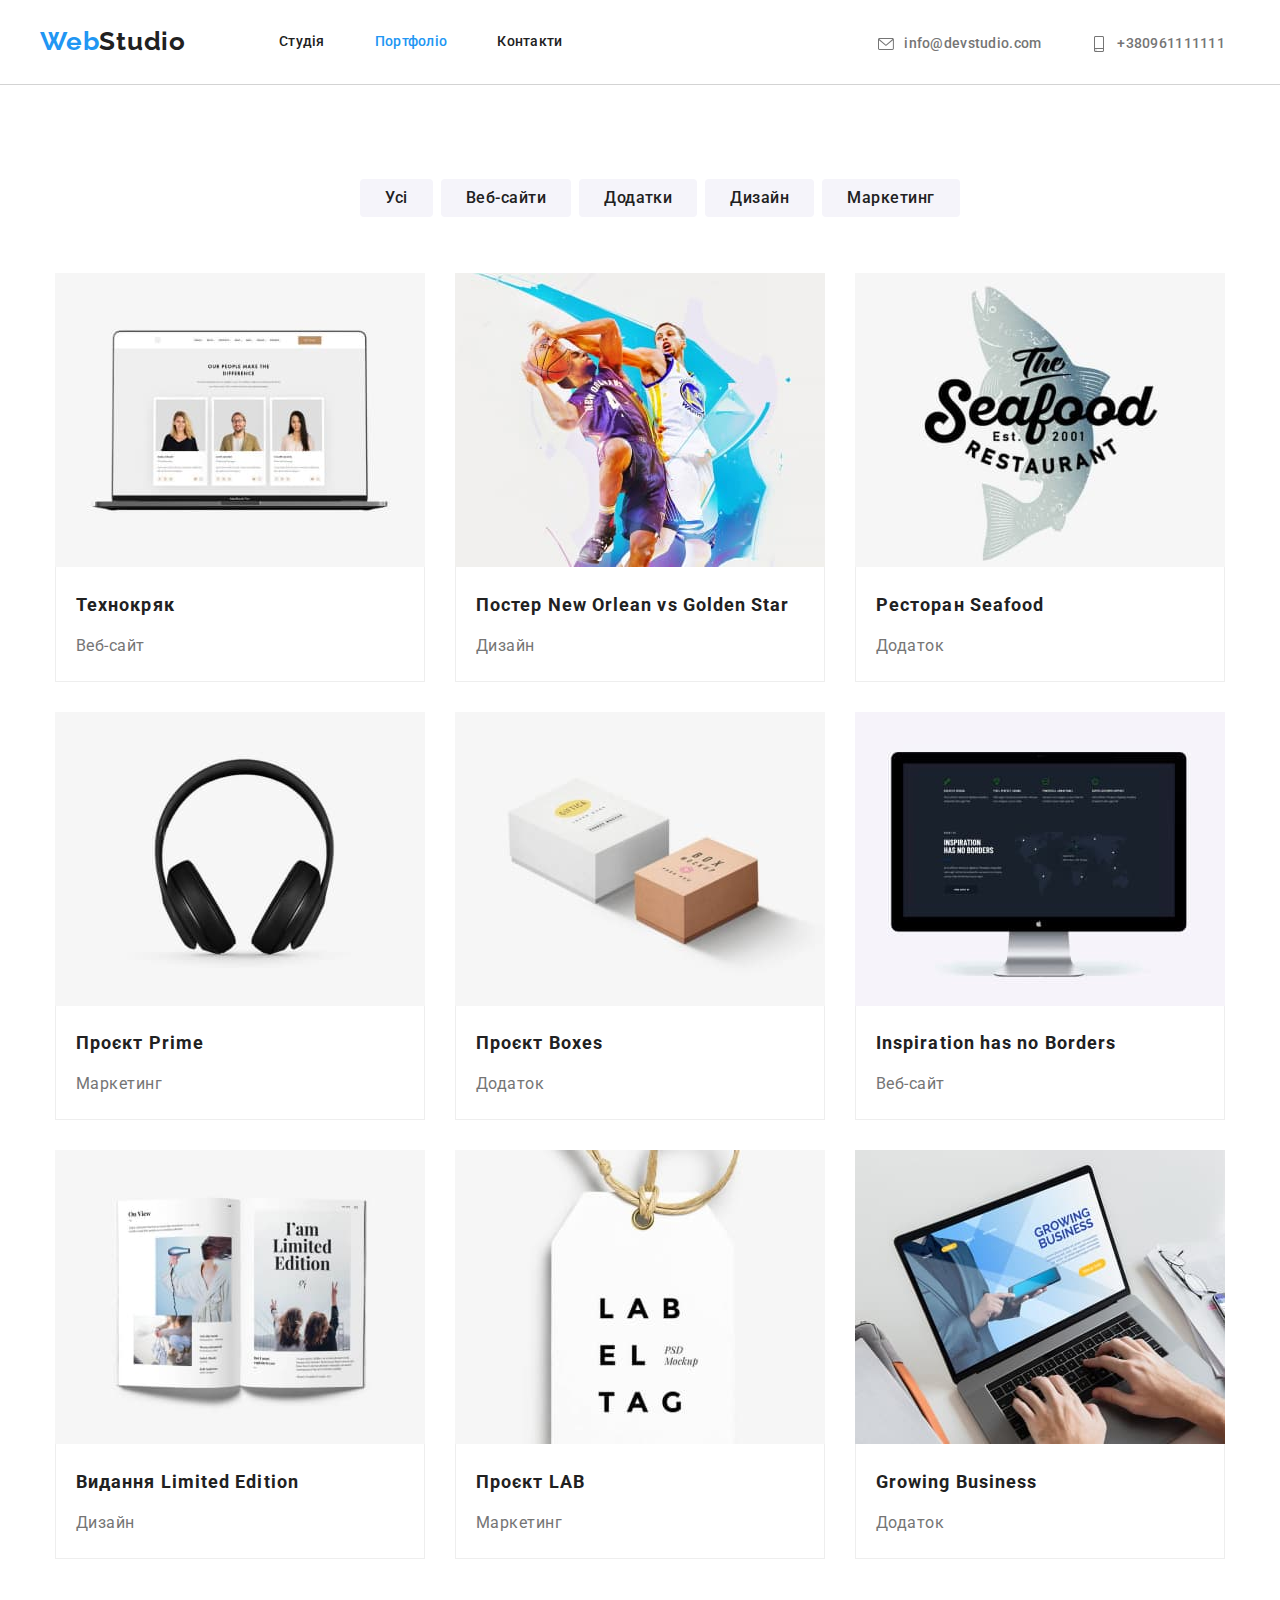
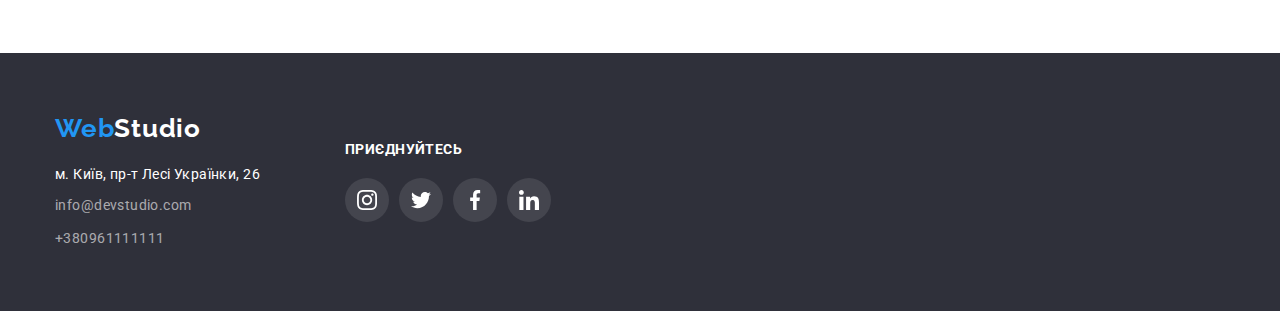
==== portfolio.html @ e8959262 "1" ====
<!DOCTYPE html>
<html lang="uk">
  <head>
    <meta charset="UTF-8" />
    <meta http-equiv="X-UA-Compatible" content="IE=edge" />
    <meta name="viewport" content="width=device-width, initial-scale=1.0" />
    <title>Document</title>
    <link
      href="https://fonts.googleapis.com/css2?family=Raleway:wght@700&family=Roboto:wght@400;500;700;900&display=swap"
      rel="stylesheet"
    />
    <link
      rel="stylesheet"
      href="https://cdnjs.cloudflare.com/ajax/libs/modern-normalize/1.1.0/modern-normalize.min.css"
    />
    <link rel="stylesheet" href="./css/styles.css" />
  </head>
  <body class="">
    <header class="header-container">
      <div class="container header-links">
        <nav class="header-group">
          <a href="./index.html" class="text-decoration logo logo-font logo-margin"
            ><span class="logo logo-font">Web</span>Studio</a
          >
          <ul class="list header-links">
            <li><a href="./index.html" class="text-decoration">Студія</a></li>
            <li><a href="./portfolio.html" class="current-page">Портфоліо</a></li>
            <li><a href="" class="text-decoration">Контакти</a></li>
          </ul>
          <ul class="list rightside-links">
            <li>
              <a href="mailto:info@devstudio.com" class="header-contacts"
                ><svg class="header-icon" height="16" width="16">
                  <use href="./svg/symbol-defs.svg#icon-envelope"></use></svg
                >info@devstudio.com</a
              >
            </li>
            <li>
              <a href="tel:+380961111111" class="header-contacts">
                <svg class="header-icon" height="16" width="16">
                  <use href="./svg/symbol-defs.svg#icon-smartphone"></use></svg
                >+380961111111</a
              >
            </li>
          </ul>
        </nav>
      </div>
    </header>
    <main>
      <section class="section container">
        <h1 class="visually-hidden">Страница Портфолио</h1>
        <ul class="project-filter-container">
          <li><button type="button" class="project-filter filter-button-font">Усі</button></li>
          <li>
            <button type="button" class="project-filter filter-button-font">Веб-сайти</button>
          </li>
          <li>
            <button type="button" class="project-filter filter-button-font">Додатки</button>
          </li>
          <li><button type="button" class="project-filter filter-button-font">Дизайн</button></li>
          <li>
            <button type="button" class="project-filter filter-button-font">Маркетинг</button>
          </li>
        </ul>
        <ul class="list filter-content">
          <li class="">
            <a href="" class="filter-focus list">
              <img
                src="./img/portfolio_img/img.jpg"
                width="370"
                alt="превью сайта с тремя карточками участников проекта"
              />
              <div class="filter-card">
                <h2 class="project-name title">Технокряк</h2>
                <p class="project-category">Веб-сайт</p>
              </div>
            </a>
          </li>
          <li class="">
            <a href="" class="filter-focus list">
              <img
                src="./img/portfolio_img/img-(1).jpg"
                width="370"
                alt="баскетбольный постер, два игрока и мяч"
              />
              <div class="filter-card">
                <h2 class="title project-name">Постер New Orlean vs Golden Star</h2>
                <p class="project-category">Дизайн</p>
              </div>
            </a>
          </li>
          <li class="">
            <a href="" class="filter-focus list">
              <img
                src="./img/portfolio_img/img-(2).jpg"
                width="370"
                alt="рекламный баннер ресторана с изображенеим его названия и рыбы на заднем фоне"
              />
              <div class="filter-card">
                <h2 class="title project-name">Ресторан Seafood</h2>
                <p class="project-category">Додаток</p>
              </div>
            </a>
          </li>
          <li class="">
            <a href="" class="filter-focus list">
              <img
                src="./img/portfolio_img/img-(3).jpg"
                width="370"
                alt="накладные полноразмерные наушники"
              />
              <div class="filter-card">
                <h2 class="title project-name">Проєкт Prime</h2>
                <p class="project-category">Маркетинг</p>
              </div>
            </a>
          </li>
          <li class="">
            <a href="" class="filter-focus list">
              <img
                src="./img/portfolio_img/img-(4).jpg"
                width="370"
                alt="две коробки с подписями"
              />
              <div class="filter-card">
                <h2 class="title project-name">Проєкт Boxes</h2>
                <p class="project-category">Додаток</p>
              </div>
            </a>
          </li>
          <li class="">
            <a href="" class="filter-focus list">
              <img
                src="./img/portfolio_img/img-(5).jpg"
                width="370"
                alt="пользовательский интерфейс сайта на мониторе"
              />
              <div class="filter-card">
                <h2 class="title project-name">Inspiration has no Borders</h2>
                <p class="project-category">Веб-сайт</p>
              </div>
            </a>
          </li>
          <li class="">
            <a href="" class="filter-focus list">
              <img
                src="./img/portfolio_img/img-(6).jpg"
                width="370"
                alt="книга с иллюстрациями и подписями к ним"
              />
              <div class="filter-card">
                <h2 class="title project-name">Видання Limited Edition</h2>
                <p class="project-category">Дизайн</p>
              </div>
            </a>
          </li>
          <li>
            <a href="" class="filter-focus list">
              <img
                src="./img/portfolio_img/img-(7).jpg"
                width="370"
                alt="ярлык на верёвочке с логотипом проекта"
              />
              <div class="filter-card">
                <h2 class="title project-name">Проєкт LAB</h2>
                <p class="project-category">Маркетинг</p>
              </div>
            </a>
          </li>
          <li class="">
            <a href="" class="filter-focus list">
              <img
                src="./img/portfolio_img/img-(8).jpg"
                width="370"
                alt="человек просматривающий домашнюю страницу проекта"
              />
              <div class="filter-card">
                <h2 class="title project-name">Growing Business</h2>
                <p class="project-category">Додаток</p>
              </div>
            </a>
          </li>
        </ul>
      </section>
    </main>
    <footer class="footer">
      <div class="container footer-container">
        <div>
          <a href="./index.html" class="text-decoration logo-font logo-footer"
            ><span class="logo logo-font">Web</span>Studio</a
          >
          <address class="adress-font">
            <ul class="list footer-contacts">
              <li><a href="" class="adress list">м. Київ, пр-т Лесі Українки, 26</a></li>
              <li>
                <a href="mailto:info@devstudio.com" class="adress-info list">info@devstudio.com</a>
              </li>
              <li><a href="tel:+380961111111 " class="adress-info list">+380961111111</a></li>
            </ul>
          </address>
        </div>
        <div>
          <p class="footer-title">приєднуйтесь</p>
          <ul class="socials list background-links">
            <li class="socials-link-background">
              <a
                class="socials-link link"
                href="https://instagram.com"
                target="_blank"
                rel="nofollow noopener noreferrer"
                aria-label="Instagram"
              >
                <svg class="socials-icon-footer" width="20" height="20">
                  <use href="./svg/symbol-defs.svg#icon-instagram"></use>
                </svg>
              </a>
            </li>
            <li class="socials-link-background">
              <a
                class="socials-link link"
                href="https://twitter.com"
                aria-label="Twitter"
                target="_blank"
                rel="nofollow noopener noreferrer"
              >
                <svg class="socials-icon-footer" width="20" height="20">
                  <use href="./svg/symbol-defs.svg#icon-twitter"></use>
                </svg>
              </a>
            </li>
            <li class="socials-link-background">
              <a
                class="socials-link link"
                href="https://facebook.com"
                aria-label="Facebook"
                target="_blank"
                rel="nofollow noopener noreferrer"
              >
                <svg class="socials-icon-footer" width="20" height="20">
                  <use href="./svg/symbol-defs.svg#icon-facebook"></use>
                </svg>
              </a>
            </li>
            <li class="socials-link-background">
              <a
                class="socials-link link"
                href="https://linkedin.com"
                aria-label="LinkedIn"
                target="_blank"
                rel="nofollow noopener noreferrer"
              >
                <svg class="socials-icon-footer" width="20" height="20">
                  <use href="./svg/symbol-defs.svg#icon-linkedin"></use>
                </svg>
              </a>
            </li>
          </ul>
        </div>
      </div>
    </footer>
  </body>
</html>
---- css/styles.css ----
/* основной текст #757575; */
/* вторичный текст #212121; */
/* акцент #2196F3; */
/* белый текст шрифта #ffffff */
:root {
  --primary-text-color: #757575;
  --title-text-color: #212121;
  --accent-text-color: #2196f3;
  --white-text-color: #ffffff;
  --background-color: #2f303a;
  --footer-adress-text-color-alfa: rgba(255, 255, 255, 0.6);
  --filter-backfround-color: #f5f4fa;
  --project-filter-focus: 0px 3px 1px rgba(0, 0, 0, 0.1), 0px 1px 2px rgba(0, 0, 0, 0.08),
    0px 2px 2px rgba(0, 0, 0, 0.12);
}

html {
  box-sizing: border-box;
}

*,
*::before,
*::after {
  box-sizing: inherit;
}

body {
  font-family: roboto, sans-serif;
  color: var(--primary-text-color);
  line-height: 1.2;
  letter-spacing: 0.03em;
  font-size: 14px;
}

h1,
h2,
h3,
h4,
h5,
h6,
p,
ul {
  margin-top: 0;
  margin-bottom: 0;
}

.container {
  width: 1200px;
  padding-left: 15px;
  padding-right: 15px;
  margin: 0 auto;
}

.section {
  padding-top: 94px;
  padding-bottom: 94px;
}

.logo {
  font-family: 'Raleway', sans-serif;
  font-style: normal;
  font-weight: 700;
  font-size: 26px;
  line-height: 1.2;
  letter-spacing: 0.03em;
  color: var(--accent-text-color);
  list-style-type: none;
}

.logo-font {
  font-family: Raleway, sans-serif;
  font-style: normal;
  font-weight: 700;
  font-size: 26px;
  line-height: 1.2;
  letter-spacing: 0.03em;
  padding-top: 24px;
  padding-bottom: 25px;
}

.header-container {
  display: flex;
  border-bottom: 1px solid lightgrey;
}

.header-links {
  color: var(--primary-text-color);
  list-style-type: none;
  font-weight: 500;
  font-size: 14px;
  line-height: 1.14;
  letter-spacing: 0.02em;
  display: flex;
  padding-left: 0;
}

.header-links > li:not(:last-of-type) {
  margin-right: 50px;
}


.header-group {
  display: flex;
  flex-wrap: nowrap;
  justify-content: left;
  width: 100%;
  align-items: center;
}

.header-contacts {
  display: inline-block;
  color: var(--primary-text-color);
  margin-top: 32px;
  margin-bottom: 32px;
  list-style-type: none;
  font-weight: 500;
  font-size: 14px;
  line-height: 1.14;
  letter-spacing: 0.02em;
  text-decoration: none;
}

.logo-margin {
  margin-right: 93px;
}

.rightside-links {
  display: flex;
  justify-content: flex-end;
  flex-wrap: nowrap;
  margin-left: auto;
  padding-left: 0;
}

.rightside-links > li:not(:last-of-type) {
  margin-right: 50px;
}
.header-links a:hover,
.header-links a:focus {
  color: var(--accent-text-color);
  
}
.rightside-links a:hover .header-icon ,
.rightside-links a:focus .header-icon{
  fill: #2196f3;
}


.clients-icon {
  fill: #afb1b8;
}
.clients-link :hover,
.clients-link :focus {
  fill: var(var--accent-text-color);
}

.current-page {
  color: var(--accent-text-color);
  text-decoration: none;
  list-style-type: none;
}
.title {
  color: var(--title-text-color);
}

.hero {
  background-image: linear-gradient(rgba(47, 48, 58, 0.4), rgba(47, 48, 58, 0.4)),
    url(../img/background_img/Img.jpg);
  background-repeat: no-repeat;
  background-position: center;
  background-size: cover;
  text-align: center;
  margin-top: 0px;
  margin-left: auto;
  margin-right: auto;
  padding-top: 200px;
  padding-bottom: 200px;
  max-width: 1600px;
}

.hero-text {
  color: var(--white-text-color);
  letter-spacing: 0.06em;
  text-transform: uppercase;
  font-weight: 900;
  font-size: 44px;
  line-height: 1.36;
  width: 696px;
  margin-left: auto;
  margin-right: auto;
  margin-bottom: 40px;
}



.main-link {
  color: var(--white-text-color);
  background-color: var(--accent-text-color);
  box-shadow: 0px 4px 4px rgba(0, 0, 0, 0.15);
  border-radius: 4px;
  width: 216px;
  height: 50px;
  border: none;
}

.button-font {
  font-weight: 700;
  font-size: 16px;
  line-height: 1.87;
  letter-spacing: 0.06em;
}

.project-name {
  font-weight: 700;
  font-size: 18px;
  line-height: 2;
  letter-spacing: 0.06em;
  margin-bottom: 4px;
}

.filter-card {
  margin-top: -4px;
  padding: 20px;
  background: #ffffff;
  border: 1px solid #eeeeee;
  border-top: none;
  box-sizing: border-box;
}

.project-category {
  font-size: 16px;
  line-height: 30px;
  letter-spacing: 0.03em;
  padding-top: 4px;
  color: var(--primary-text-color);
}

.benefits-section {
  display: flex;
  flex-direction: row;
  justify-content: center;
  row-gap: 30px;
  width: 1200px;
  padding-left: 15px;
  padding-right: 15px;
  margin-left: 85px;
  margin-right: 85px;
  margin: 0 auto;
}

.benefits {
  text-transform: uppercase;
  font-size: 14px;
  line-height: 1.2;
  text-transform: uppercase;
  padding-bottom: 10px;
}

.benefits-descr {
  line-height: 1.71;
  letter-spacing: 0.03em;
}

.section-article {
  font-size: 36px;
  line-height: 1.2;
  text-align: center;
  margin-bottom: 50px;
}

.list-content {
  display: flex;
  justify-content: center;
  justify-content: space-between;
  padding-left: 0;
}

.portfolio-list-content {
  display: flex;
  justify-content: space-between;

  flex-wrap: wrap;
  gap: 30px;
}

.team-card {
  padding-left: 32px;
  padding-right: 32px;
  padding-bottom: 30px;
  padding-top: 30px;
  display: flex;
  flex-wrap: nowrap;
  flex-direction: column;
  justify-content: space-around;
  text-align: center;
  background: #ffffff;
  box-shadow: 0px 1px 3px rgba(0, 0, 0, 0.12), 0px 1px 1px rgba(0, 0, 0, 0.14),
    0px 2px 1px rgba(0, 0, 0, 0.2);
  border-radius: 0px 0px 4px 4px;
  width: 270px;
  left: 1115px;
  top: 1632px;
}

.team {
  font-weight: 500;
  font-size: 16px;
  line-height: 1.18;
}

.team-spec {
  font-size: 16px;
  line-height: 1.18;
  letter-spacing: 0.03em;
  margin-top: 10px;
  margin-bottom: 28px;
} 
.team-section-background {
  display: flex;
  justify-content: center;
  background-color: #F5F4FA;
  margin: 0;
  width: 100%;
}
.team-section-container {
  width: 1200px;

}
.adress {
  color: var(--white-text-color);
}

.project-filter {
  color: var(--title-text-color);
  background-color: var(--filter-backfround-color);
  border: none;
  font-family: inherit;
  font-weight: 500;
  font-size: 16px;
  line-height: 1.62;
  text-align: center;
  letter-spacing: 0.03em;
  cursor: pointer;
  background: #f5f4fa;
  border-radius: 4px;
  padding: 6px 25px;
}

.project-filter:hover,
.project-filter:focus {
  color: var(--white-text-color);
  background-color: var(--accent-text-color);
  box-shadow: var(--project-filter-focus);
  background: #2196f3;
  box-shadow: 0px 3px 1px rgba(0, 0, 0, 0.1), 0px 1px 2px rgba(0, 0, 0, 0.08),
    0px 2px 2px rgba(0, 0, 0, 0.12);
  border-radius: 4px;
  outline: none;
}

.project-filter-container {
  list-style-type: none;
  list-style-type: none;
  display: flex;
  justify-content: center;
  gap: 8px;
  margin-bottom: 56px;
}

.list {
  text-decoration: none;
  list-style-type: none;
}

.filter-content {
  display: flex;
  flex-wrap: wrap;
  gap: 30px;
  padding-left: 0;
  width: 100%;
 
}
.filter-content>li:hover {
  box-shadow: 0px 1px 1px rgba(0, 0, 0, 0.12), 0px 4px 4px rgba(0, 0, 0, 0.06),
    1px 4px 6px rgba(0, 0, 0, 0.16);
}
.text-decoration {
  text-decoration: none;
  color: var(--title-text-color);
}

.main-container {
  margin-bottom: 0;
}

.footer {
  background-color: var(--background-color);
  padding-top: 60px;
  padding-bottom: 60px;
}

.footer .logo-footer {
  padding-top: 0;
  padding-bottom: 0;
  margin-bottom: 20px;
  color: var(--white-text-color);
  display: block;
}

.footer-contacts {
  padding-left: 0;
  margin-right: 15px;
}

.footer-contacts > li {
  line-height: 21px;
}

.footer-contacts > li:not(:last-of-type) {
  margin-bottom: 9px;
}
.footer-title {
  margin-bottom: 20px;
  line-height: 1.14;
  text-transform: uppercase;
  font-weight: 700;
  font-size: 14px;
  letter-spacing: 0.03em;
  color: var(--white-text-color);
  width: 100%;
  height: 100%;
}
.footer-container {
  display: flex;
  align-items: center;
}
.footer-container > div:not(:last-of-type) {
  margin-right: 70px;
}
.adress-font {
  font-style: normal;
}

.adress-info {
  color: var(--footer-adress-text-color-alfa);
  font-weight: 400;
  font-size: 14px;
  line-height: 1.71;
  letter-spacing: 0.03em;
}

.adress-info:hover,
.adress-info:focus {
  color: var(--accent-text-color);
}

.visually-hidden {
  position: absolute;
  width: 1px;
  height: 1px;
  margin: -1px;
  border: none;
  margin: 0;
  white-space: nowrap;
  clip-path: inset(100%);
  clip: rect(0 0 0 0);
  overflow: hidden;
  padding-top: 0;
}

.padding-reset {
  padding-bottom: 0;
  padding-top: 0;
}

.header-icon {
  position: relative;
  top: 4px;
  margin-right: 10px;
  fill: #757575;
}

.benefits-icon {
  width: 70px;
  height: 70px;
}
.icon-container {
    width: 270px;
      height: 120px;
  display: flex;
  align-items: center;
  justify-content: center;
  background-color: #f5f4fa;
  border-radius: 4px;
  margin-bottom: 30px;
}
.gap-30 > li:not(:last-of-type) {
  margin-right: 30px;
}

.footer-socials-icon {
  width: 100%;
  height: 100%;
  display: flex;
  align-items: center;
  justify-content: center;
}
.socials {
  padding: 0;
  display: flex;
  flex-wrap: nowrap;
  align-items: center;
  justify-content: space-between;
}
.socials > li > a {
  display: flex;
  align-items: center;
  justify-content: center;
  width: 44px;
  height: 44px;
  border-radius: 100%;
  background-color: #fff;
}
.socials > li > a > svg {
  fill: #afb1b8;
}

.socials > li > a:hover,
.socials > li > a:focus {
  background-color: var(--accent-text-color);
  outline: none;
}

.socials > li > a:hover > svg,
.socials > li > a:focus > svg {
  fill: var(--white-text-color);
}

.socials-icon-footer {
  stroke: ffffff;
  fill: #ffffff;
}
.clients-container {
  padding-top: 50px;
  padding-bottom: 94px
}

.clients-section {
  padding-left: 0;
  display: flex;
  align-items: center;
  justify-content: center;
  flex-wrap: nowrap;
  gap: 30px;
  
}
.clients-section > li > a {
    width: 170px;
    height: 92px;
      display: flex;
      align-items: center;
      justify-content: center;
    box-sizing: border-box;
  border: 1px solid #afb1b8;
  border-radius: 4px;
}
.clients-section > li > a:hover,
.clients-section > li > a:focus {
  border-color: var(--accent-text-color);
  outline: none;
}
.clients-section > li > a:hover > svg,
.clients-section > li > a:focus > svg {
  fill: var(--accent-text-color);
}

.background-links {
  padding-left: 0;
  padding-right: 0;
}
.background-links > li:not(:last-of-type) {
  margin-right: 10px;
}
.background-links > li > a {
  background-color: rgba(255, 255, 255, 0.1);
}
.background-links > li > a > svg {
  fill: var(--white-text-color);
}
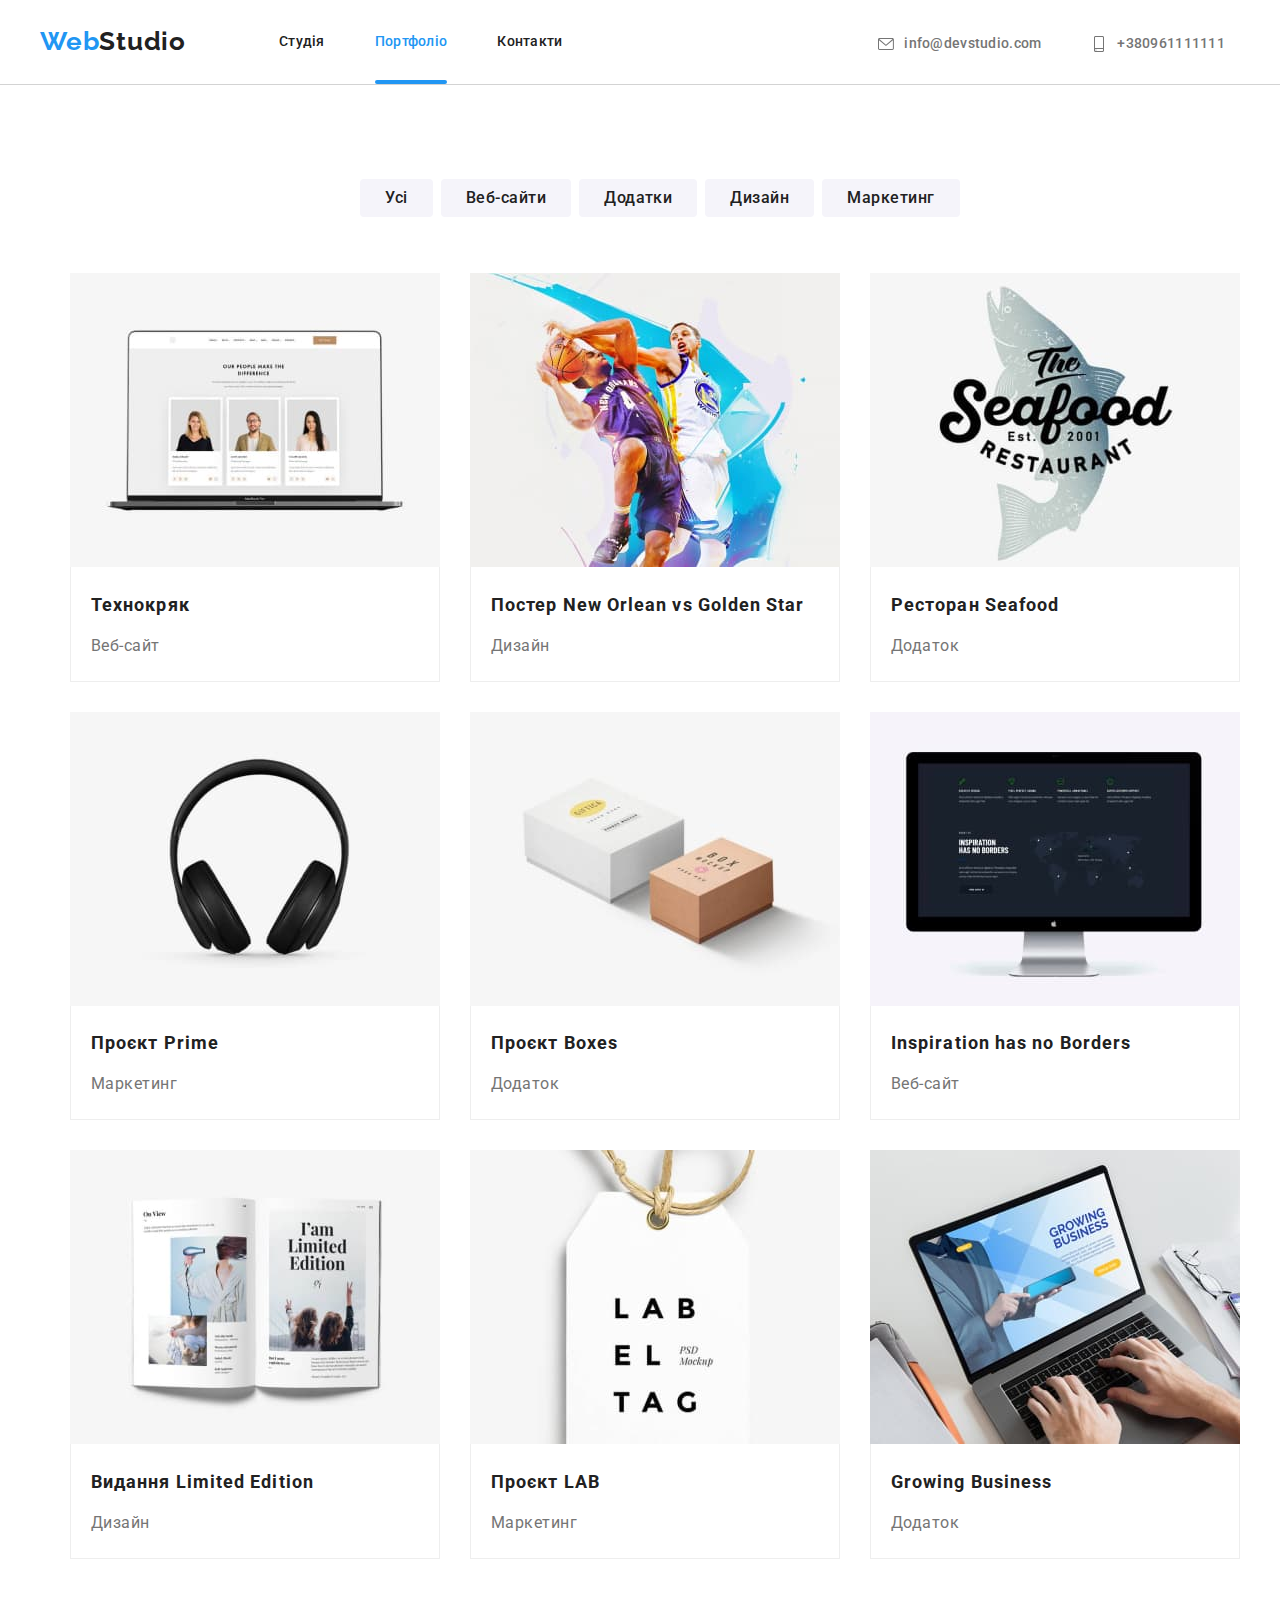
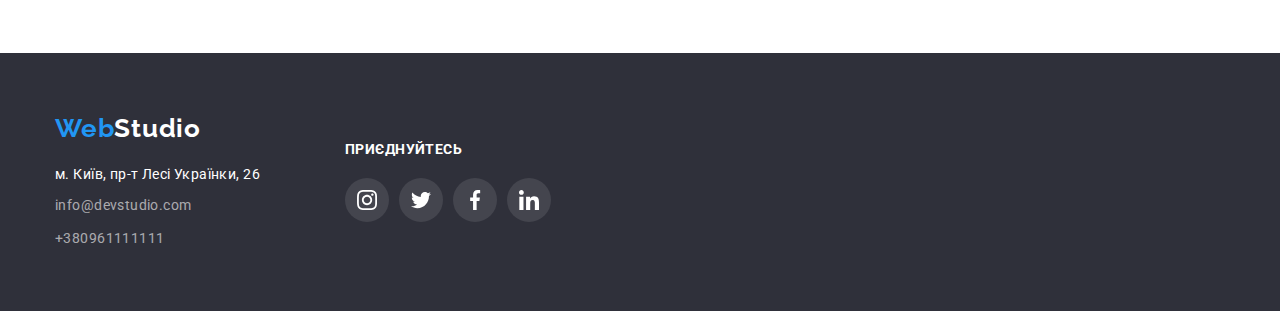
==== commit 503db4df: "project-filter cards fixed hover and focus" ====
--- a/portfolio.html
+++ b/portfolio.html
@@ -62,125 +62,129 @@
             <button type="button" class="project-filter filter-button-font">Маркетинг</button>
           </li>
         </ul>
-        <ul class="list filter-content">
-          <li class="">
-            <a href="" class="filter-focus list">
-              <img
-                src="./img/portfolio_img/img.jpg"
-                width="370"
-                alt="превью сайта с тремя карточками участников проекта"
-              />
-              <div class="filter-card">
-                <h2 class="project-name title">Технокряк</h2>
-                <p class="project-category">Веб-сайт</p>
-              </div>
-            </a>
-          </li>
-          <li class="">
-            <a href="" class="filter-focus list">
-              <img
-                src="./img/portfolio_img/img-(1).jpg"
-                width="370"
-                alt="баскетбольный постер, два игрока и мяч"
-              />
-              <div class="filter-card">
-                <h2 class="title project-name">Постер New Orlean vs Golden Star</h2>
-                <p class="project-category">Дизайн</p>
-              </div>
-            </a>
-          </li>
-          <li class="">
-            <a href="" class="filter-focus list">
-              <img
-                src="./img/portfolio_img/img-(2).jpg"
-                width="370"
-                alt="рекламный баннер ресторана с изображенеим его названия и рыбы на заднем фоне"
-              />
-              <div class="filter-card">
-                <h2 class="title project-name">Ресторан Seafood</h2>
-                <p class="project-category">Додаток</p>
-              </div>
-            </a>
-          </li>
-          <li class="">
-            <a href="" class="filter-focus list">
-              <img
-                src="./img/portfolio_img/img-(3).jpg"
-                width="370"
-                alt="накладные полноразмерные наушники"
-              />
-              <div class="filter-card">
-                <h2 class="title project-name">Проєкт Prime</h2>
-                <p class="project-category">Маркетинг</p>
-              </div>
-            </a>
-          </li>
-          <li class="">
-            <a href="" class="filter-focus list">
-              <img
-                src="./img/portfolio_img/img-(4).jpg"
-                width="370"
-                alt="две коробки с подписями"
-              />
-              <div class="filter-card">
-                <h2 class="title project-name">Проєкт Boxes</h2>
-                <p class="project-category">Додаток</p>
-              </div>
-            </a>
-          </li>
-          <li class="">
-            <a href="" class="filter-focus list">
-              <img
-                src="./img/portfolio_img/img-(5).jpg"
-                width="370"
-                alt="пользовательский интерфейс сайта на мониторе"
-              />
-              <div class="filter-card">
-                <h2 class="title project-name">Inspiration has no Borders</h2>
-                <p class="project-category">Веб-сайт</p>
-              </div>
-            </a>
-          </li>
-          <li class="">
-            <a href="" class="filter-focus list">
-              <img
-                src="./img/portfolio_img/img-(6).jpg"
-                width="370"
-                alt="книга с иллюстрациями и подписями к ним"
-              />
-              <div class="filter-card">
-                <h2 class="title project-name">Видання Limited Edition</h2>
-                <p class="project-category">Дизайн</p>
-              </div>
-            </a>
-          </li>
-          <li>
-            <a href="" class="filter-focus list">
-              <img
-                src="./img/portfolio_img/img-(7).jpg"
-                width="370"
-                alt="ярлык на верёвочке с логотипом проекта"
-              />
-              <div class="filter-card">
-                <h2 class="title project-name">Проєкт LAB</h2>
-                <p class="project-category">Маркетинг</p>
-              </div>
-            </a>
-          </li>
-          <li class="">
-            <a href="" class="filter-focus list">
-              <img
-                src="./img/portfolio_img/img-(8).jpg"
-                width="370"
-                alt="человек просматривающий домашнюю страницу проекта"
-              />
-              <div class="filter-card">
-                <h2 class="title project-name">Growing Business</h2>
-                <p class="project-category">Додаток</p>
-              </div>
-            </a>
-          </li>
-        </ul>
+        <section class="filter-section">
+          <div class="">
+            <ul class="list portfolio-list-content">
+              <li class="filter-link">
+                <a href="" class="filter-content list">
+                  <img
+                    src="./img/portfolio_img/img.jpg"
+                    width="370"
+                    alt="превью сайта с тремя карточками участников проекта"
+                  />
+                  <div class="filter-card">
+                    <h2 class="project-name title">Технокряк</h2>
+                    <p class="project-category">Веб-сайт</p>
+                  </div>
+                </a>
+              </li>
+              <li class="">
+                <a href="" class="filter-focus filter-content list">
+                  <img
+                    src="./img/portfolio_img/img-(1).jpg"
+                    width="370"
+                    alt="баскетбольный постер, два игрока и мяч"
+                  />
+                  <div class="filter-card">
+                    <h2 class="title project-name">Постер New Orlean vs Golden Star</h2>
+                    <p class="project-category">Дизайн</p>
+                  </div>
+                </a>
+              </li>
+              <li class="">
+                <a href="" class="filter-focus filter-content list">
+                  <img
+                    src="./img/portfolio_img/img-(2).jpg"
+                    width="370"
+                    alt="рекламный баннер ресторана с изображенеим его названия и рыбы на заднем фоне"
+                  />
+                  <div class="filter-card">
+                    <h2 class="title project-name">Ресторан Seafood</h2>
+                    <p class="project-category">Додаток</p>
+                  </div>
+                </a>
+              </li>
+              <li class="">
+                <a href="" class="filter-focus filter-content list">
+                  <img
+                    src="./img/portfolio_img/img-(3).jpg"
+                    width="370"
+                    alt="накладные полноразмерные наушники"
+                  />
+                  <div class="filter-card">
+                    <h2 class="title project-name">Проєкт Prime</h2>
+                    <p class="project-category">Маркетинг</p>
+                  </div>
+                </a>
+              </li>
+              <li class="">
+                <a href="" class="filter-focus filter-content list">
+                  <img
+                    src="./img/portfolio_img/img-(4).jpg"
+                    width="370"
+                    alt="две коробки с подписями"
+                  />
+                  <div class="filter-card">
+                    <h2 class="title project-name">Проєкт Boxes</h2>
+                    <p class="project-category">Додаток</p>
+                  </div>
+                </a>
+              </li>
+              <li class="">
+                <a href="" class="filter-focus filter-content list">
+                  <img
+                    src="./img/portfolio_img/img-(5).jpg"
+                    width="370"
+                    alt="пользовательский интерфейс сайта на мониторе"
+                  />
+                  <div class="filter-card">
+                    <h2 class="title project-name">Inspiration has no Borders</h2>
+                    <p class="project-category">Веб-сайт</p>
+                  </div>
+                </a>
+              </li>
+              <li class="">
+                <a href="" class="filter-focus filter-content list">
+                  <img
+                    src="./img/portfolio_img/img-(6).jpg"
+                    width="370"
+                    alt="книга с иллюстрациями и подписями к ним"
+                  />
+                  <div class="filter-card">
+                    <h2 class="title project-name">Видання Limited Edition</h2>
+                    <p class="project-category">Дизайн</p>
+                  </div>
+                </a>
+              </li>
+              <li>
+                <a href="" class="filter-focus filter-content list">
+                  <img
+                    src="./img/portfolio_img/img-(7).jpg"
+                    width="370"
+                    alt="ярлык на верёвочке с логотипом проекта"
+                  />
+                  <div class="filter-card">
+                    <h2 class="title project-name">Проєкт LAB</h2>
+                    <p class="project-category">Маркетинг</p>
+                  </div>
+                </a>
+              </li>
+              <li class="">
+                <a href="" class="filter-focus filter-content list">
+                  <img
+                    src="./img/portfolio_img/img-(8).jpg"
+                    width="370"
+                    alt="человек просматривающий домашнюю страницу проекта"
+                  />
+                  <div class="filter-card">
+                    <h2 class="title project-name">Growing Business</h2>
+                    <p class="project-category">Додаток</p>
+                  </div>
+                </a>
+              </li>
+            </ul>
+          </div>
+        </section>
       </section>
     </main>
     <footer class="footer">
--- a/css/styles.css
+++ b/css/styles.css
@@ -92,8 +92,17 @@
   letter-spacing: 0.02em;
   display: flex;
   padding-left: 0;
-}
-
+  align-items: stretch;
+  height: 100%;
+
+}
+.header-links>li>a {
+  height: 100%;
+  text-align: center;
+    display: flex;
+      align-items: center;
+      justify-content: center;
+}
 .header-links > li:not(:last-of-type) {
   margin-right: 50px;
 }
@@ -155,9 +164,21 @@
 }
 
 .current-page {
+  position: relative;
   color: var(--accent-text-color);
   text-decoration: none;
   list-style-type: none;
+}
+.current-page::after {
+  display: block;
+  content: '';
+  width: 100%;
+  position: absolute;
+  bottom: 0;
+  left: 0;
+  height: 4px;
+  border-radius: 2px;
+  background-color: var(--accent-text-color);
 }
 .title {
   color: var(--title-text-color);
@@ -224,7 +245,7 @@
   background: #ffffff;
   border: 1px solid #eeeeee;
   border-top: none;
-  box-sizing: border-box;
+  
 }
 
 .project-category {
@@ -278,7 +299,8 @@
 .portfolio-list-content {
   display: flex;
   justify-content: space-between;
-
+  justify-content: center;
+  padding-left: 0;
   flex-wrap: wrap;
   gap: 30px;
 }
@@ -365,6 +387,8 @@
   justify-content: center;
   gap: 8px;
   margin-bottom: 56px;
+ 
+  
 }
 
 .list {
@@ -373,14 +397,22 @@
 }
 
 .filter-content {
-  display: flex;
-  flex-wrap: wrap;
+  display: block;
   gap: 30px;
   padding-left: 0;
-  width: 100%;
- 
-}
-.filter-content>li:hover {
+}
+.filter-link {
+width: 370px;
+
+}
+.filter-section {
+  display: flex;
+    width: 1200px;
+    box-sizing: border-box;
+    }
+
+.filter-content:hover,
+.filter-content:focus {
   box-shadow: 0px 1px 1px rgba(0, 0, 0, 0.12), 0px 4px 4px rgba(0, 0, 0, 0.06),
     1px 4px 6px rgba(0, 0, 0, 0.16);
 }
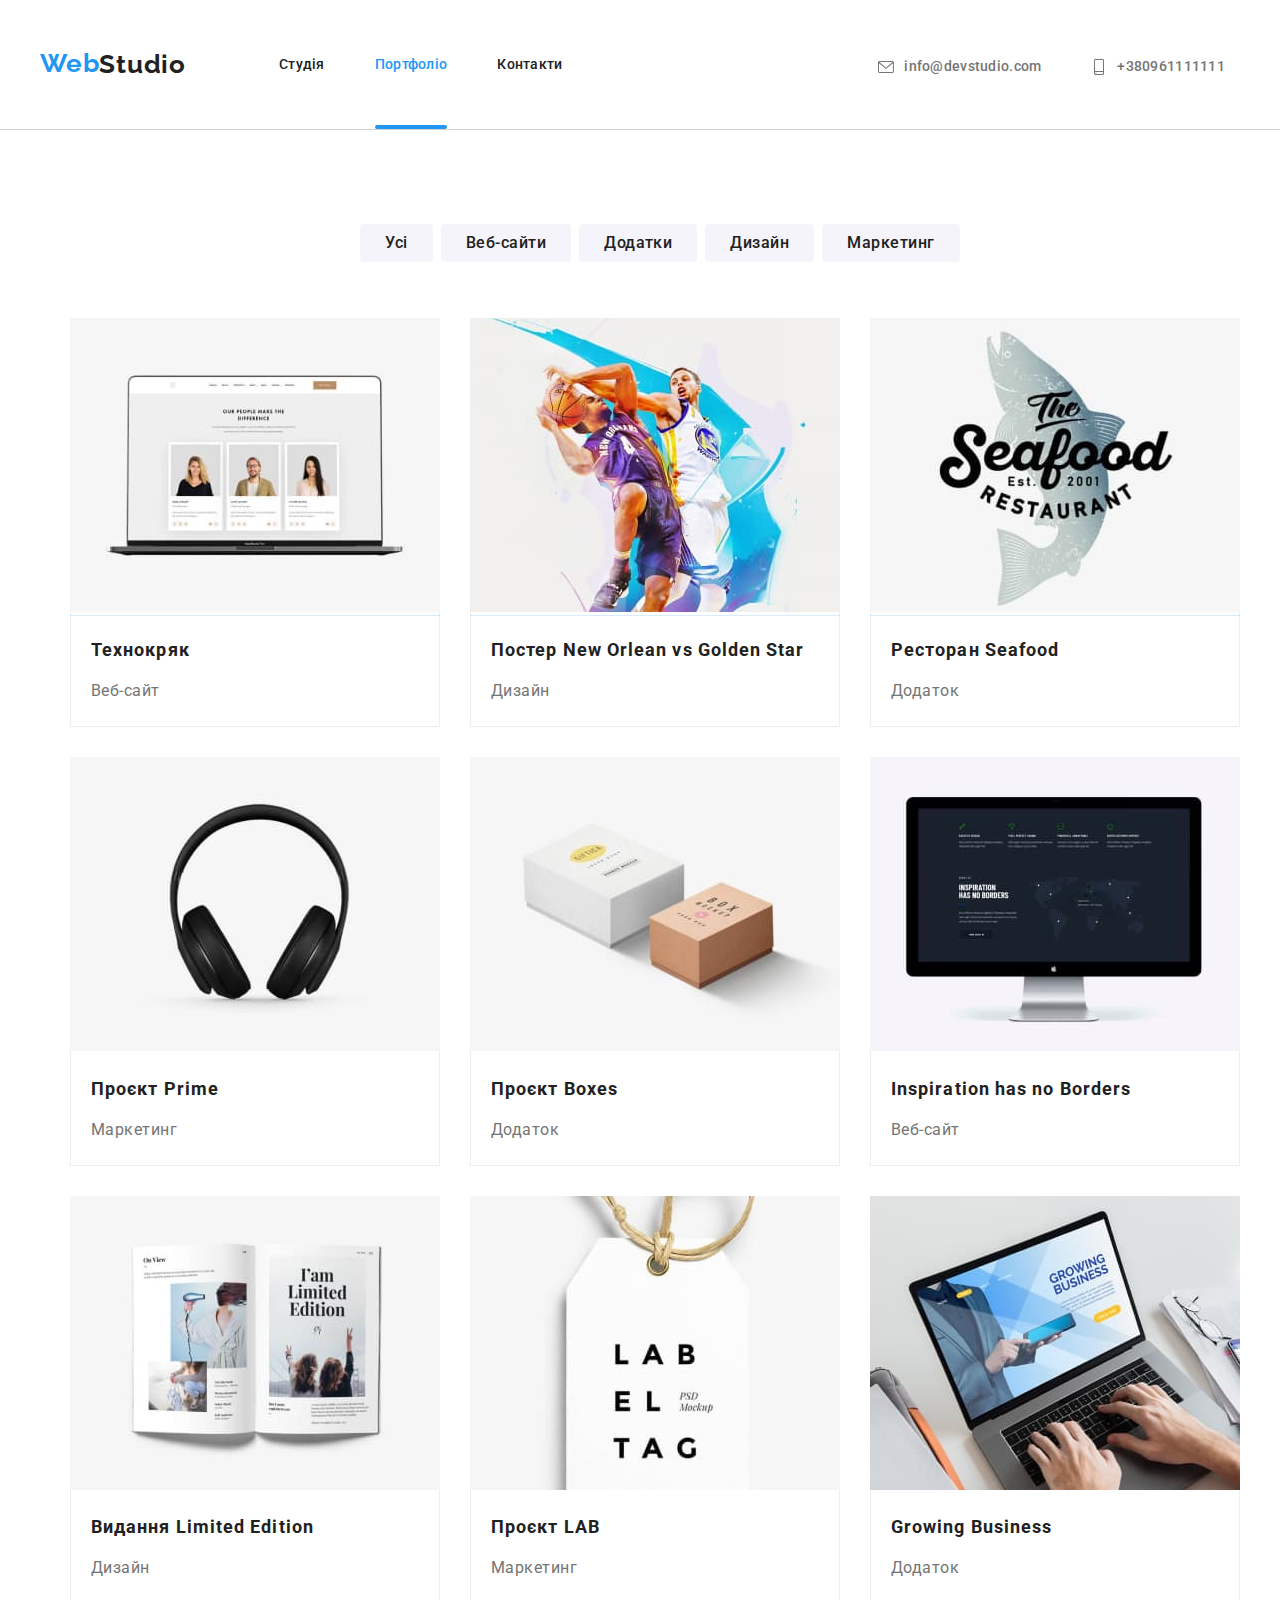
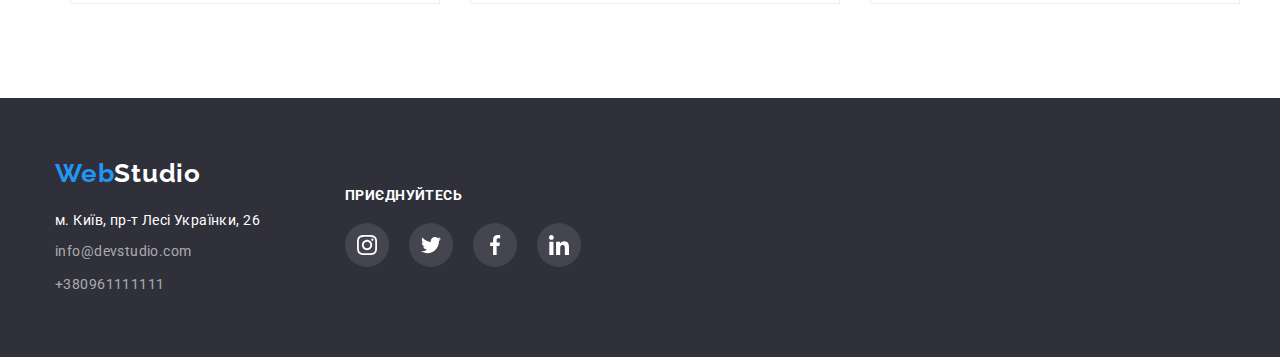
==== commit e4e3024b: "homework 5 done" ====
--- a/portfolio.html
+++ b/portfolio.html
@@ -16,16 +16,16 @@
     <link rel="stylesheet" href="./css/styles.css" />
   </head>
   <body class="">
-    <header class="header-container">
-      <div class="container header-links">
+    <header class="header-underline">
+      <div class="container header-links header-container">
         <nav class="header-group">
-          <a href="./index.html" class="text-decoration logo logo-font logo-margin"
+          <a href="./index.html" class="text-decoration logo logo-font link-container"
             ><span class="logo logo-font">Web</span>Studio</a
           >
           <ul class="list header-links">
-            <li><a href="./index.html" class="text-decoration">Студія</a></li>
-            <li><a href="./portfolio.html" class="current-page">Портфоліо</a></li>
-            <li><a href="" class="text-decoration">Контакти</a></li>
+            <li><a href="./index.html" class="text-decoration link-container">Студія</a></li>
+            <li><a href="./portfolio.html" class="current-page link-container">Портфоліо</a></li>
+            <li><a href="" class="text-decoration link-container">Контакти</a></li>
           </ul>
           <ul class="list rightside-links">
             <li>
@@ -67,11 +67,18 @@
             <ul class="list portfolio-list-content">
               <li class="filter-link">
                 <a href="" class="filter-content list">
-                  <img
-                    src="./img/portfolio_img/img.jpg"
-                    width="370"
-                    alt="превью сайта с тремя карточками участников проекта"
-                  />
+                  <div class="card-text-container">
+                    <img
+                      src="./img/portfolio_img/img.jpg"
+                      width="370"
+                      alt="превью сайта с тремя карточками участников проекта"
+                    />
+                    <p class="card-text">
+                      Ресурс пропонує комплексні пропозиції з різним рівнем функціоналу та сервісів.
+                      Все це дозволить відвідувачу отримати вичерпні відомості про компанію чи
+                      приватну особу.
+                    </p>
+                  </div>
                   <div class="filter-card">
                     <h2 class="project-name title">Технокряк</h2>
                     <p class="project-category">Веб-сайт</p>
@@ -80,11 +87,18 @@
               </li>
               <li class="">
                 <a href="" class="filter-focus filter-content list">
-                  <img
-                    src="./img/portfolio_img/img-(1).jpg"
-                    width="370"
-                    alt="баскетбольный постер, два игрока и мяч"
-                  />
+                  <div class="card-text-container">
+                    <img
+                      src="./img/portfolio_img/img-(1).jpg"
+                      width="370"
+                      alt="баскетбольный постер, два игрока и мяч"
+                    />
+                    <p class="card-text">
+                      Ресурс пропонує комплексні пропозиції з різним рівнем функціоналу та сервісів.
+                      Все це дозволить відвідувачу отримати вичерпні відомості про компанію чи
+                      приватну особу.
+                    </p>
+                  </div>
                   <div class="filter-card">
                     <h2 class="title project-name">Постер New Orlean vs Golden Star</h2>
                     <p class="project-category">Дизайн</p>
@@ -93,11 +107,18 @@
               </li>
               <li class="">
                 <a href="" class="filter-focus filter-content list">
-                  <img
-                    src="./img/portfolio_img/img-(2).jpg"
-                    width="370"
-                    alt="рекламный баннер ресторана с изображенеим его названия и рыбы на заднем фоне"
-                  />
+                  <div class="card-text-container">
+                    <img
+                      src="./img/portfolio_img/img-(2).jpg"
+                      width="370"
+                      alt="рекламный баннер ресторана с изображенеим его названия и рыбы на заднем фоне"
+                    />
+                    <p class="card-text">
+                      Ресурс пропонує комплексні пропозиції з різним рівнем функціоналу та сервісів.
+                      Все це дозволить відвідувачу отримати вичерпні відомості про компанію чи
+                      приватну особу.
+                    </p>
+                  </div>
                   <div class="filter-card">
                     <h2 class="title project-name">Ресторан Seafood</h2>
                     <p class="project-category">Додаток</p>
@@ -106,11 +127,18 @@
               </li>
               <li class="">
                 <a href="" class="filter-focus filter-content list">
-                  <img
-                    src="./img/portfolio_img/img-(3).jpg"
-                    width="370"
-                    alt="накладные полноразмерные наушники"
-                  />
+                  <div class="card-text-container">
+                    <img
+                      src="./img/portfolio_img/img-(3).jpg"
+                      width="370"
+                      alt="накладные полноразмерные наушники"
+                    />
+                    <p class="card-text">
+                      Ресурс пропонує комплексні пропозиції з різним рівнем функціоналу та сервісів.
+                      Все це дозволить відвідувачу отримати вичерпні відомості про компанію чи
+                      приватну особу.
+                    </p>
+                  </div>
                   <div class="filter-card">
                     <h2 class="title project-name">Проєкт Prime</h2>
                     <p class="project-category">Маркетинг</p>
@@ -119,11 +147,18 @@
               </li>
               <li class="">
                 <a href="" class="filter-focus filter-content list">
-                  <img
-                    src="./img/portfolio_img/img-(4).jpg"
-                    width="370"
-                    alt="две коробки с подписями"
-                  />
+                  <div class="card-text-container">
+                    <img
+                      src="./img/portfolio_img/img-(4).jpg"
+                      width="370"
+                      alt="две коробки с подписями"
+                    />
+                    <p class="card-text">
+                      Ресурс пропонує комплексні пропозиції з різним рівнем функціоналу та сервісів.
+                      Все це дозволить відвідувачу отримати вичерпні відомості про компанію чи
+                      приватну особу.
+                    </p>
+                  </div>
                   <div class="filter-card">
                     <h2 class="title project-name">Проєкт Boxes</h2>
                     <p class="project-category">Додаток</p>
@@ -132,11 +167,18 @@
               </li>
               <li class="">
                 <a href="" class="filter-focus filter-content list">
-                  <img
-                    src="./img/portfolio_img/img-(5).jpg"
-                    width="370"
-                    alt="пользовательский интерфейс сайта на мониторе"
-                  />
+                  <div class="card-text-container">
+                    <img
+                      src="./img/portfolio_img/img-(5).jpg"
+                      width="370"
+                      alt="пользовательский интерфейс сайта на мониторе"
+                    />
+                    <p class="card-text">
+                      Ресурс пропонує комплексні пропозиції з різним рівнем функціоналу та сервісів.
+                      Все це дозволить відвідувачу отримати вичерпні відомості про компанію чи
+                      приватну особу.
+                    </p>
+                  </div>
                   <div class="filter-card">
                     <h2 class="title project-name">Inspiration has no Borders</h2>
                     <p class="project-category">Веб-сайт</p>
@@ -145,11 +187,18 @@
               </li>
               <li class="">
                 <a href="" class="filter-focus filter-content list">
-                  <img
-                    src="./img/portfolio_img/img-(6).jpg"
-                    width="370"
-                    alt="книга с иллюстрациями и подписями к ним"
-                  />
+                  <div class="card-text-container">
+                    <img
+                      src="./img/portfolio_img/img-(6).jpg"
+                      width="370"
+                      alt="книга с иллюстрациями и подписями к ним"
+                    />
+                    <p class="card-text">
+                      Ресурс пропонує комплексні пропозиції з різним рівнем функціоналу та сервісів.
+                      Все це дозволить відвідувачу отримати вичерпні відомості про компанію чи
+                      приватну особу.
+                    </p>
+                  </div>
                   <div class="filter-card">
                     <h2 class="title project-name">Видання Limited Edition</h2>
                     <p class="project-category">Дизайн</p>
@@ -158,11 +207,18 @@
               </li>
               <li>
                 <a href="" class="filter-focus filter-content list">
-                  <img
-                    src="./img/portfolio_img/img-(7).jpg"
-                    width="370"
-                    alt="ярлык на верёвочке с логотипом проекта"
-                  />
+                  <div class="card-text-container">
+                    <img
+                      src="./img/portfolio_img/img-(7).jpg"
+                      width="370"
+                      alt="ярлык на верёвочке с логотипом проекта"
+                    />
+                    <p class="card-text">
+                      Ресурс пропонує комплексні пропозиції з різним рівнем функціоналу та сервісів.
+                      Все це дозволить відвідувачу отримати вичерпні відомості про компанію чи
+                      приватну особу.
+                    </p>
+                  </div>
                   <div class="filter-card">
                     <h2 class="title project-name">Проєкт LAB</h2>
                     <p class="project-category">Маркетинг</p>
@@ -171,11 +227,18 @@
               </li>
               <li class="">
                 <a href="" class="filter-focus filter-content list">
-                  <img
-                    src="./img/portfolio_img/img-(8).jpg"
-                    width="370"
-                    alt="человек просматривающий домашнюю страницу проекта"
-                  />
+                  <div class="card-text-container">
+                    <img
+                      src="./img/portfolio_img/img-(8).jpg"
+                      width="370"
+                      alt="человек просматривающий домашнюю страницу проекта"
+                    />
+                    <p class="card-text">
+                      Ресурс пропонує комплексні пропозиції з різним рівнем функціоналу та сервісів.
+                      Все це дозволить відвідувачу отримати вичерпні відомості про компанію чи
+                      приватну особу.
+                    </p>
+                  </div>
                   <div class="filter-card">
                     <h2 class="title project-name">Growing Business</h2>
                     <p class="project-category">Додаток</p>
@@ -189,7 +252,7 @@
     </main>
     <footer class="footer">
       <div class="container footer-container">
-        <div>
+        <div class="footer-main-section">
           <a href="./index.html" class="text-decoration logo-font logo-footer"
             ><span class="logo logo-font">Web</span>Studio</a
           >
@@ -206,9 +269,9 @@
         <div>
           <p class="footer-title">приєднуйтесь</p>
           <ul class="socials list background-links">
-            <li class="socials-link-background">
+            <li class="footer-margin">
               <a
-                class="socials-link link"
+                class="socials-link-footer link"
                 href="https://instagram.com"
                 target="_blank"
                 rel="nofollow noopener noreferrer"
@@ -219,9 +282,9 @@
                 </svg>
               </a>
             </li>
-            <li class="socials-link-background">
+            <li class="footer-margin">
               <a
-                class="socials-link link"
+                class="socials-link-footer link"
                 href="https://twitter.com"
                 aria-label="Twitter"
                 target="_blank"
@@ -232,9 +295,9 @@
                 </svg>
               </a>
             </li>
-            <li class="socials-link-background">
+            <li class="footer-margin">
               <a
-                class="socials-link link"
+                class="socials-link-footer link"
                 href="https://facebook.com"
                 aria-label="Facebook"
                 target="_blank"
@@ -245,9 +308,9 @@
                 </svg>
               </a>
             </li>
-            <li class="socials-link-background">
+            <li class="footer-margin">
               <a
-                class="socials-link link"
+                class="socials-link-footer link"
                 href="https://linkedin.com"
                 aria-label="LinkedIn"
                 target="_blank"
@@ -262,5 +325,6 @@
         </div>
       </div>
     </footer>
+    <script src="./js/modal.js"></script>
   </body>
 </html>
--- a/css/styles.css
+++ b/css/styles.css
@@ -66,7 +66,9 @@
   color: var(--accent-text-color);
   list-style-type: none;
 }
-
+.logo:nth-last-child(3) {
+  margin-right: 93px;
+}
 .logo-font {
   font-family: Raleway, sans-serif;
   font-style: normal;
@@ -78,8 +80,7 @@
   padding-bottom: 25px;
 }
 
-.header-container {
-  display: flex;
+.header-underline {
   border-bottom: 1px solid lightgrey;
 }
 
@@ -94,19 +95,22 @@
   padding-left: 0;
   align-items: stretch;
   height: 100%;
-
-}
-.header-links>li>a {
+}
+.header-links :hover,
+.header-links :focus {
+  color: var(--accent-text-color);
+}
+.link-container {
   height: 100%;
   text-align: center;
-    display: flex;
-      align-items: center;
-      justify-content: center;
-}
-.header-links > li:not(:last-of-type) {
+  display: flex;
+  align-items: center;
+  justify-content: center;
   margin-right: 50px;
-}
-
+  transition-property: color;
+  transition-duration: 250ms;
+  transition-timing-function: cubic-bezier(0.4, 0, 0.2, 1);
+}
 
 .header-group {
   display: flex;
@@ -127,10 +131,7 @@
   line-height: 1.14;
   letter-spacing: 0.02em;
   text-decoration: none;
-}
-
-.logo-margin {
-  margin-right: 93px;
+  transition-property: color 250ms cubic-bezier(0.4, 0, 0.2, 1);
 }
 
 .rightside-links {
@@ -144,23 +145,10 @@
 .rightside-links > li:not(:last-of-type) {
   margin-right: 50px;
 }
-.header-links a:hover,
-.header-links a:focus {
-  color: var(--accent-text-color);
-  
-}
-.rightside-links a:hover .header-icon ,
-.rightside-links a:focus .header-icon{
+
+.rightside-links a:hover .header-icon,
+.rightside-links a:focus .header-icon {
   fill: #2196f3;
-}
-
-
-.clients-icon {
-  fill: #afb1b8;
-}
-.clients-link :hover,
-.clients-link :focus {
-  fill: var(var--accent-text-color);
 }
 
 .current-page {
@@ -212,8 +200,6 @@
   margin-bottom: 40px;
 }
 
-
-
 .main-link {
   color: var(--white-text-color);
   background-color: var(--accent-text-color);
@@ -222,6 +208,8 @@
   width: 216px;
   height: 50px;
   border: none;
+  cursor: pointer;
+  pointer-events: all;
 }
 
 .button-font {
@@ -245,7 +233,39 @@
   background: #ffffff;
   border: 1px solid #eeeeee;
   border-top: none;
-  
+}
+.card-text {
+  position: absolute;
+  display: block;
+  padding: 63px 24px;
+  top: 0;
+  left: 0;
+  color: var(--white-text-color);
+  width: 100%;
+  height: 100%;
+  background-color: rgba(33, 150, 243, 0.9);
+  font-weight: 400;
+  font-size: 18px;
+  line-height: 28px;
+  letter-spacing: 0.03em;
+  transform: translateY(100%);
+  transition: transform 250ms cubic-bezier(0.4, 0, 0.2, 1);
+}
+.filter-content:hover .card-text,
+.filter-content:focus .card-text {
+  transform: translateY(0%);
+}
+.card-text-container {
+  position: relative;
+  overflow-y: hidden;
+}
+.filter-content {
+  display: block;
+  gap: 30px;
+  padding-left: 0;
+  transition: box-shadow;
+  transition-duration: 250ms;
+  transition-timing-function: cubic-bezier(0.4, 0, 0.2, 1);
 }
 
 .project-category {
@@ -294,6 +314,28 @@
   justify-content: center;
   justify-content: space-between;
   padding-left: 0;
+}
+.list-content-item {
+  display: block;
+  position: relative;
+}
+.list-content-text {
+  position: absolute;
+  right: 0;
+  bottom: 0;
+  left: 0;
+  display: flex;
+  justify-content: center;
+  align-items: center;
+  height: 70px;
+  font-weight: 700;
+  font-size: 14px;
+  line-height: 1.14;
+  letter-spacing: 0.03em;
+  text-align: center;
+  text-transform: uppercase;
+  color: #ffffff;
+  background-color: rgba(47, 48, 58, 0.8);
 }
 
 .portfolio-list-content {
@@ -336,20 +378,20 @@
   letter-spacing: 0.03em;
   margin-top: 10px;
   margin-bottom: 28px;
-} 
+}
 .team-section-background {
   display: flex;
   justify-content: center;
-  background-color: #F5F4FA;
+  background-color: #f5f4fa;
   margin: 0;
   width: 100%;
 }
 .team-section-container {
   width: 1200px;
-
 }
 .adress {
   color: var(--white-text-color);
+  line-height: 21px;
 }
 
 .project-filter {
@@ -366,17 +408,17 @@
   background: #f5f4fa;
   border-radius: 4px;
   padding: 6px 25px;
+  transition: background-color, outline, fill, box-shadow, background, color;
+  transition-duration: 250ms;
+  transition-timing-function: cubic-bezier(0.4, 0, 0.2, 1);
 }
 
 .project-filter:hover,
 .project-filter:focus {
   color: var(--white-text-color);
   background-color: var(--accent-text-color);
-  box-shadow: var(--project-filter-focus);
-  background: #2196f3;
   box-shadow: 0px 3px 1px rgba(0, 0, 0, 0.1), 0px 1px 2px rgba(0, 0, 0, 0.08),
     0px 2px 2px rgba(0, 0, 0, 0.12);
-  border-radius: 4px;
   outline: none;
 }
 
@@ -387,8 +429,6 @@
   justify-content: center;
   gap: 8px;
   margin-bottom: 56px;
- 
-  
 }
 
 .list {
@@ -396,20 +436,14 @@
   list-style-type: none;
 }
 
-.filter-content {
-  display: block;
-  gap: 30px;
-  padding-left: 0;
-}
 .filter-link {
-width: 370px;
-
+  width: 370px;
 }
 .filter-section {
   display: flex;
-    width: 1200px;
-    box-sizing: border-box;
-    }
+  width: 1200px;
+  box-sizing: border-box;
+}
 
 .filter-content:hover,
 .filter-content:focus {
@@ -444,10 +478,6 @@
   margin-right: 15px;
 }
 
-.footer-contacts > li {
-  line-height: 21px;
-}
-
 .footer-contacts > li:not(:last-of-type) {
   margin-bottom: 9px;
 }
@@ -466,7 +496,7 @@
   display: flex;
   align-items: center;
 }
-.footer-container > div:not(:last-of-type) {
+.footer-main-section {
   margin-right: 70px;
 }
 .adress-font {
@@ -517,8 +547,8 @@
   height: 70px;
 }
 .icon-container {
-    width: 270px;
-      height: 120px;
+  width: 270px;
+  height: 120px;
   display: flex;
   align-items: center;
   justify-content: center;
@@ -526,17 +556,6 @@
   border-radius: 4px;
   margin-bottom: 30px;
 }
-.gap-30 > li:not(:last-of-type) {
-  margin-right: 30px;
-}
-
-.footer-socials-icon {
-  width: 100%;
-  height: 100%;
-  display: flex;
-  align-items: center;
-  justify-content: center;
-}
 .socials {
   padding: 0;
   display: flex;
@@ -544,7 +563,7 @@
   align-items: center;
   justify-content: space-between;
 }
-.socials > li > a {
+.socials-link {
   display: flex;
   align-items: center;
   justify-content: center;
@@ -553,18 +572,17 @@
   border-radius: 100%;
   background-color: #fff;
 }
-.socials > li > a > svg {
+.socials-link-icon {
   fill: #afb1b8;
-}
-
-.socials > li > a:hover,
-.socials > li > a:focus {
+  transition: background-color, outline, fill;
+  transition-duration: 250ms;
+  transition-timing-function: cubic-bezier(0.4, 0, 0.2, 1);
+}
+
+.socials-link-icon:hover,
+.socials-link-icon:focus {
   background-color: var(--accent-text-color);
   outline: none;
-}
-
-.socials > li > a:hover > svg,
-.socials > li > a:focus > svg {
   fill: var(--white-text-color);
 }
 
@@ -574,9 +592,19 @@
 }
 .clients-container {
   padding-top: 50px;
-  padding-bottom: 94px
-}
-
+  padding-bottom: 94px;
+}
+.clients-icon {
+  fill: #afb1b8;
+  transition-property: fill 250ms cubic-bezier(0.4, 0, 0.2, 1);
+}
+.clients-link {
+  transition: border-color 250ms cubic-bezier(0.4, 0, 0.2, 1);
+}
+.clients-link :hover,
+.clients-link :focus {
+  fill: var(var--accent-text-color);
+}
 .clients-section {
   padding-left: 0;
   display: flex;
@@ -584,25 +612,24 @@
   justify-content: center;
   flex-wrap: nowrap;
   gap: 30px;
-  
-}
-.clients-section > li > a {
-    width: 170px;
-    height: 92px;
-      display: flex;
-      align-items: center;
-      justify-content: center;
-    box-sizing: border-box;
+}
+.client-link-container {
+  width: 170px;
+  height: 92px;
+  display: flex;
+  align-items: center;
+  justify-content: center;
+  box-sizing: border-box;
   border: 1px solid #afb1b8;
   border-radius: 4px;
 }
-.clients-section > li > a:hover,
-.clients-section > li > a:focus {
+.client-link-container:hover,
+.client-link-container:focus {
   border-color: var(--accent-text-color);
   outline: none;
 }
-.clients-section > li > a:hover > svg,
-.clients-section > li > a:focus > svg {
+.clients-icon:hover,
+.clients-icon:focus {
   fill: var(--accent-text-color);
 }
 
@@ -610,12 +637,61 @@
   padding-left: 0;
   padding-right: 0;
 }
-.background-links > li:not(:last-of-type) {
+.footer-margin {
   margin-right: 10px;
 }
-.background-links > li > a {
+
+.socials-link-footer:hover,
+.socials-link-footer:focus {
+  background-color: var(--accent-text-color);
+  fill: var(--white-text-color);
+}
+.socials-link-footer {
+  display: flex;
+  align-items: center;
+  justify-content: center;
+  width: 44px;
+  height: 44px;
+  border-radius: 100%;
   background-color: rgba(255, 255, 255, 0.1);
-}
-.background-links > li > a > svg {
-  fill: var(--white-text-color);
-}
+  transition: background-color 250ms cubic-bezier(0.4, 0, 0.2, 1);
+  margin-right: 10px;
+}
+
+.backdrop {
+  position: fixed;
+  top: 0;
+  left: 0;
+  width: 100%;
+  height: 100%;
+  background-color: rgba(0, 0, 0, 0.2);
+  opacity: 1;
+  transition: opacity 250ms cubic-bezier(0.4, 0, 0.2, 1);
+}
+.backdrop.is-hidden {
+  opacity: 0;
+  pointer-events: none;
+}
+.modal {
+  position: absolute;
+  top: 50%;
+  left: 50%;
+  transform: translate(-50%, -50%);
+  width: 528px;
+  height: 581px;
+  background-color: #ffffff;
+}
+.close-btn {
+  position: fixed;
+  top: 17px;
+  right: 17px;
+  cursor: pointer;
+  border: 1px solid rgba(0, 0, 0, 0.1);
+  border-radius: 100%;
+  background: 0;
+  align-items: center;
+  justify-content: center;
+  display: flex;
+  width: 30px;
+  height: 30px;
+}
